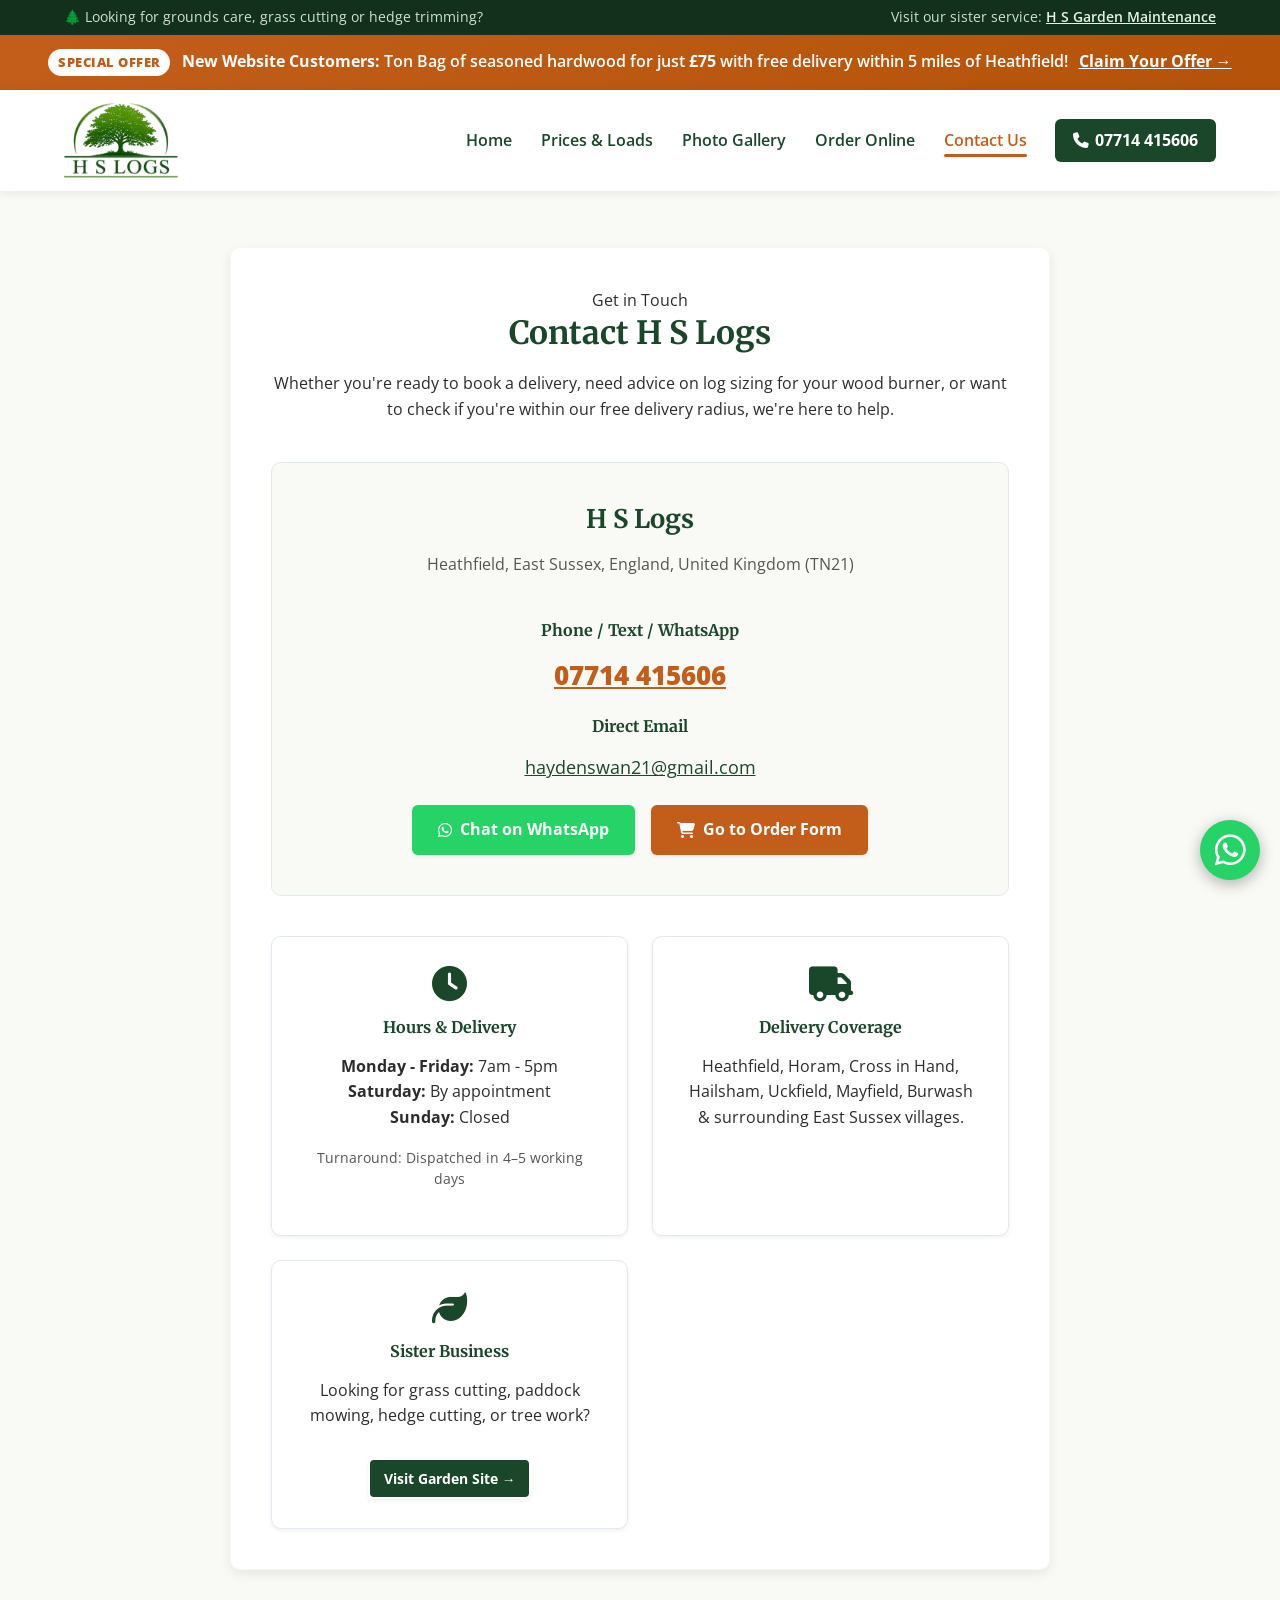
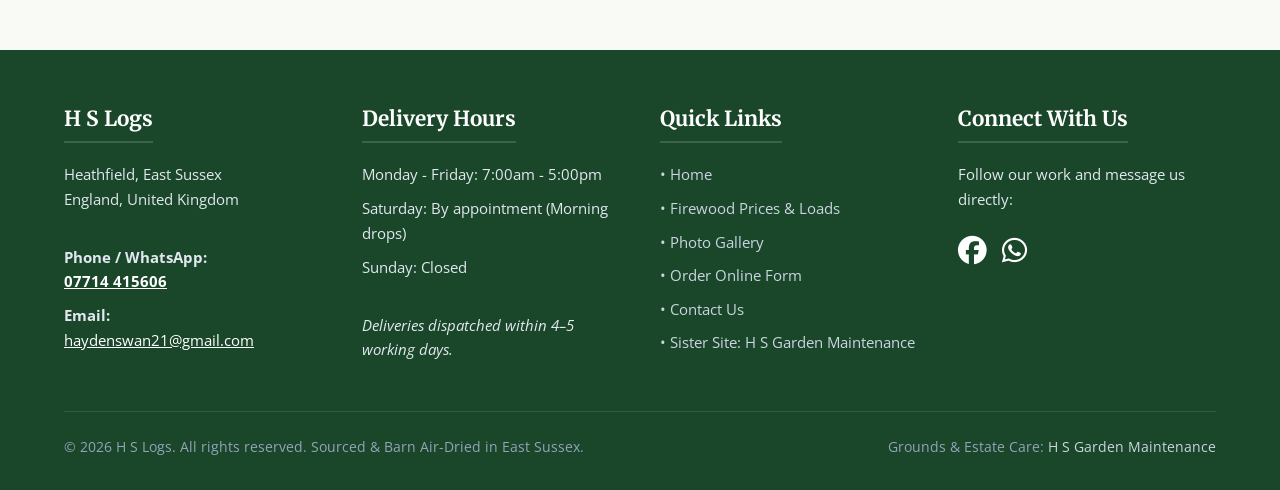
==== contact.html @ 41be9837 "Initial commit: launch HS Logs dedicated website with home, pricing, gallery, and interactive order " ====
<!DOCTYPE html>
<html lang="en">
<head>
    <meta charset="UTF-8">
    <meta name="viewport" content="width=device-width, initial-scale=1.0">
    
    <title>Contact H S Logs | Seasoned Firewood Heathfield & East Sussex</title>
    <meta name="description" content="Get in touch with H S Logs for prompt hardwood firewood deliveries in Heathfield and East Sussex. Phone, WhatsApp, email, or order online.">
    <link rel="canonical" href="https://hslogs.co.uk/contact.html">

    <link rel="icon" type="image/x-icon" href="favicon.ico">
    <link rel="stylesheet" href="style.css">
</head>
<body>

    <!-- Sister Business Top Bar -->
    <div class="sister-bar">
        <span>🌲 Looking for grounds care, grass cutting or hedge trimming?</span>
        <span>Visit our sister service: <a href="https://hsgardenmaintenance.co.uk" target="_blank" rel="noopener">H S Garden Maintenance</a></span>
    </div>

    <!-- Special Introductory Offer Banner -->
    <div class="offer-banner">
        <span class="tag">Special Offer</span>
        <strong>New Website Customers:</strong> Ton Bag of seasoned hardwood for just <strong>£75</strong> with free delivery within 5 miles of Heathfield!
        <a href="order.html?package=promo">Claim Your Offer &rarr;</a>
    </div>

    <!-- Main Header -->
    <header>
        <div class="logo-container">
            <a href="index.html" aria-label="H S Logs Home">
                <img src="images/logo.png" alt="H S Logs Logo - Seasoned Firewood Heathfield">
            </a>
        </div>
        <button class="nav-toggle" aria-label="Toggle Navigation Menu">
            <i class="fas fa-bars"></i>
        </button>
        <nav>
            <ul class="nav-links">
                <li><a href="index.html">Home</a></li>
                <li><a href="index.html#pricing">Prices &amp; Loads</a></li>
                <li><a href="gallery.html">Photo Gallery</a></li>
                <li><a href="order.html">Order Online</a></li>
                <li><a href="contact.html" class="active">Contact Us</a></li>
                <li><a href="tel:07714415606" class="nav-cta"><i class="fas fa-phone"></i> 07714 415606</a></li>
            </ul>
        </nav>
    </header>

    <div class="container container-narrow">
        
        <div class="content-block" style="text-align: center;">
            <span class="sub-badge">Get in Touch</span>
            <h1>Contact H S Logs</h1>
            <p>Whether you're ready to book a delivery, need advice on log sizing for your wood burner, or want to check if you're within our free delivery radius, we're here to help.</p>
            
            <div style="margin: 2.5rem 0; padding: 2.5rem; background: var(--bg-light); border-radius: var(--radius-md); border: 1px solid var(--border-color);">
                <h3 style="font-size: 1.6rem; color: var(--primary-green);">H S Logs</h3>
                <p style="color: var(--text-muted);">Heathfield, East Sussex, England, United Kingdom (TN21)</p>
                <br>
                <h4>Phone / Text / WhatsApp</h4>
                <p style="font-size: 1.6rem; font-weight: 800; color: var(--wood-accent); margin: 0.5rem 0 1.2rem;">
                    <a href="tel:07714415606" style="color: inherit; text-decoration: underline;">07714 415606</a>
                </p>
                
                <h4>Direct Email</h4>
                <p style="font-size: 1.1rem; margin-bottom: 1.5rem;">
                    <a href="mailto:haydenswan21@gmail.com" style="color: var(--primary-green); text-decoration: underline;">haydenswan21@gmail.com</a>
                </p>

                <div style="display: flex; gap: 1rem; justify-content: center; flex-wrap: wrap;">
                    <a href="https://wa.me/447714415606" target="_blank" rel="noopener" class="btn btn-whatsapp"><i class="fab fa-whatsapp"></i> Chat on WhatsApp</a>
                    <a href="order.html" class="btn btn-wood"><i class="fas fa-shopping-cart"></i> Go to Order Form</a>
                </div>
            </div>

            <div class="info-cards">
                <div class="info-card">
                    <i class="fas fa-clock"></i>
                    <h4>Hours &amp; Delivery</h4>
                    <p><strong>Monday - Friday:</strong> 7am - 5pm<br>
                    <strong>Saturday:</strong> By appointment<br>
                    <strong>Sunday:</strong> Closed</p>
                    <p style="margin-top: 0.6rem; font-size: 0.85rem; color: var(--text-muted);">Turnaround: Dispatched in 4–5 working days</p>
                </div>

                <div class="info-card">
                    <i class="fas fa-truck"></i>
                    <h4>Delivery Coverage</h4>
                    <p>Heathfield, Horam, Cross in Hand, Hailsham, Uckfield, Mayfield, Burwash &amp; surrounding East Sussex villages.</p>
                </div>

                <div class="info-card">
                    <i class="fas fa-leaf"></i>
                    <h4>Sister Business</h4>
                    <p>Looking for grass cutting, paddock mowing, hedge cutting, or tree work?</p>
                    <a href="https://hsgardenmaintenance.co.uk" target="_blank" rel="noopener" class="btn btn-outline" style="background: var(--primary-green); margin-top: 0.8rem; font-size: 0.85rem; padding: 8px 14px;">Visit Garden Site &rarr;</a>
                </div>
            </div>

        </div>

    </div>

    <!-- Floating WhatsApp Button -->
    <a href="https://wa.me/447714415606" class="floating-whatsapp" target="_blank" rel="noopener" aria-label="Chat with H S Logs on WhatsApp">
        <i class="fab fa-whatsapp"></i>
    </a>

    <!-- Footer -->
    <footer>
        <div class="footer-content">
            <div>
                <h3>H S Logs</h3>
                <p>Heathfield, East Sussex<br>England, United Kingdom</p>
                <p><br><strong>Phone / WhatsApp:</strong><br><a href="tel:07714415606" style="color: #ffffff; text-decoration: underline; font-weight: bold;">07714 415606</a></p>
                <p><strong>Email:</strong><br><a href="mailto:haydenswan21@gmail.com" style="color: #ffffff; text-decoration: underline;">haydenswan21@gmail.com</a></p>
            </div>
            <div>
                <h3>Delivery Hours</h3>
                <p>Monday - Friday: 7:00am - 5:00pm</p>
                <p>Saturday: By appointment (Morning drops)</p>
                <p>Sunday: Closed</p>
                <p><br><em>Deliveries dispatched within 4–5 working days.</em></p>
            </div>
            <div>
                <h3>Quick Links</h3>
                <ul class="footer-links">
                    <li><a href="index.html">&bull; Home</a></li>
                    <li><a href="index.html#pricing">&bull; Firewood Prices &amp; Loads</a></li>
                    <li><a href="gallery.html">&bull; Photo Gallery</a></li>
                    <li><a href="order.html">&bull; Order Online Form</a></li>
                    <li><a href="contact.html">&bull; Contact Us</a></li>
                    <li><a href="https://hsgardenmaintenance.co.uk" target="_blank" rel="noopener">&bull; Sister Site: H S Garden Maintenance</a></li>
                </ul>
            </div>
            <div>
                <h3>Connect With Us</h3>
                <p>Follow our work and message us directly:</p>
                <div class="social-links">
                    <a href="https://www.facebook.com/H-S-Gardening-maintenance-315414229382232" target="_blank" rel="noopener" aria-label="H S Logs on Facebook"><i class="fab fa-facebook"></i></a>
                    <a href="https://wa.me/447714415606" target="_blank" rel="noopener" aria-label="Chat on WhatsApp"><i class="fab fa-whatsapp"></i></a>
                </div>
            </div>
        </div>
        <div class="footer-bottom">
            <span>&copy; 2026 H S Logs. All rights reserved. Sourced &amp; Barn Air-Dried in East Sussex.</span>
            <span>Grounds &amp; Estate Care: <a href="https://hsgardenmaintenance.co.uk" target="_blank" rel="noopener">H S Garden Maintenance</a></span>
        </div>
    </footer>

    <script src="script.js"></script>
</body>
</html>
---- style.css ----
/* style.css — H S Logs */
@import url('https://fonts.googleapis.com/css2?family=Open+Sans:ital,wght@0,300;0,400;0,600;0,700;1,400&family=Merriweather:wght@400;700;900&display=swap');
@import url('https://cdnjs.cloudflare.com/ajax/libs/font-awesome/6.5.1/css/all.min.css');

:root {
    --primary-green: #1a472a;
    --light-green: #2d6a40;
    --accent: #8b9d77;
    --wood-accent: #c25e1a;
    --wood-warm: #d97706;
    --wood-dark: #7c2d12;
    --text-dark: #2c2c2c;
    --text-muted: #555555;
    --bg-light: #f9f9f6;
    --bg-card: #ffffff;
    --border-color: #e2e8f0;
    --shadow-sm: 0 2px 4px rgba(0,0,0,0.06);
    --shadow-md: 0 4px 12px rgba(0,0,0,0.08);
    --shadow-lg: 0 10px 25px rgba(0,0,0,0.12);
    --radius-sm: 6px;
    --radius-md: 10px;
    --radius-lg: 14px;
}

* { 
    box-sizing: border-box; 
    margin: 0; 
    padding: 0; 
}

body {
    font-family: 'Open Sans', sans-serif;
    color: var(--text-dark);
    background-color: var(--bg-light);
    line-height: 1.6;
    overflow-x: hidden;
}

h1, h2, h3, h4 {
    font-family: 'Merriweather', serif;
    color: var(--primary-green);
    margin-bottom: 1rem;
    line-height: 1.3;
}

p {
    margin-bottom: 1rem;
}

a {
    color: var(--primary-green);
    text-decoration: none;
    transition: all 0.25s ease;
}

a:hover {
    color: var(--wood-accent);
}

img {
    max-width: 100%;
    height: auto;
    display: block;
}

/* ==================== HEADER & NAVIGATION ==================== */
header {
    background: #ffffff;
    padding: 0.8rem 5%;
    box-shadow: 0 2px 10px rgba(0,0,0,0.08);
    position: sticky;
    top: 0;
    z-index: 1000;
    display: flex;
    justify-content: space-between;
    align-items: center;
}

.logo-container a {
    display: flex;
    align-items: center;
    text-decoration: none;
}

.logo-container img {
    max-height: 75px;
    width: auto;
    object-fit: contain;
}

.nav-links {
    list-style: none;
    display: flex;
    align-items: center;
    gap: 1.8rem;
}

.nav-links a {
    text-decoration: none;
    color: var(--primary-green);
    font-weight: 600;
    font-size: 0.98rem;
    position: relative;
    padding: 0.3rem 0;
}

.nav-links a:hover,
.nav-links a.active {
    color: var(--wood-accent);
}

.nav-links a.active::after {
    content: '';
    position: absolute;
    bottom: -2px;
    left: 0;
    width: 100%;
    height: 3px;
    background: var(--wood-accent);
    border-radius: 2px;
}

.nav-cta {
    background: var(--primary-green);
    color: #ffffff !important;
    padding: 0.55rem 1.1rem !important;
    border-radius: var(--radius-sm);
    font-weight: 700 !important;
    display: inline-flex;
    align-items: center;
    gap: 0.4rem;
    transition: background 0.25s ease, transform 0.2s ease !important;
}

.nav-cta:hover {
    background: var(--wood-accent) !important;
    transform: translateY(-1px);
    color: #ffffff !important;
}

.nav-toggle {
    display: none;
    background: none;
    border: none;
    font-size: 1.6rem;
    color: var(--primary-green);
    cursor: pointer;
    padding: 0.4rem;
}

/* Sister Site Banner Bar */
.sister-bar {
    background: #12301c;
    color: #d1dfd5;
    font-size: 0.85rem;
    padding: 0.4rem 5%;
    display: flex;
    justify-content: space-between;
    align-items: center;
    flex-wrap: wrap;
    gap: 0.5rem;
}

.sister-bar a {
    color: #e5f0e8;
    text-decoration: underline;
    font-weight: 600;
}

.sister-bar a:hover {
    color: #ffffff;
}

/* ==================== SPECIAL OFFER BANNER ==================== */
.offer-banner {
    background: linear-gradient(135deg, #c25e1a 0%, #b45309 100%);
    color: #ffffff;
    padding: 0.9rem 1.5rem;
    text-align: center;
    font-weight: 600;
    box-shadow: 0 3px 8px rgba(194, 94, 26, 0.25);
    position: relative;
    z-index: 10;
}

.offer-banner .tag {
    background: #ffffff;
    color: var(--wood-accent);
    padding: 0.2rem 0.6rem;
    border-radius: 20px;
    font-size: 0.8rem;
    font-weight: 800;
    text-transform: uppercase;
    letter-spacing: 0.5px;
    margin-right: 0.5rem;
    display: inline-block;
}

.offer-banner a {
    color: #ffffff;
    text-decoration: underline;
    font-weight: 700;
    margin-left: 0.4rem;
}

/* ==================== HERO SECTION ==================== */
.hero {
    min-height: 72vh;
    position: relative;
    display: flex;
    align-items: center;
    justify-content: center;
    text-align: center;
    color: #ffffff;
    padding: 4rem 1.5rem;
    background: linear-gradient(rgba(18, 48, 28, 0.75), rgba(18, 48, 28, 0.78)), 
                url('images/logs1.webp') center/cover no-repeat;
}

.hero-content {
    position: relative;
    z-index: 2;
    max-width: 900px;
    background: rgba(0, 0, 0, 0.45);
    padding: 3rem 2.5rem;
    border-radius: var(--radius-md);
    backdrop-filter: blur(4px);
    border: 1px solid rgba(255, 255, 255, 0.15);
    box-shadow: 0 10px 30px rgba(0, 0, 0, 0.35);
}

.hero h1 {
    color: #ffffff !important;
    font-size: 2.9rem;
    font-weight: 900;
    line-height: 1.2;
    margin-bottom: 0.8rem;
    text-shadow: 2px 2px 6px rgba(0, 0, 0, 0.8);
}

.hero-subtext {
    display: block;
    font-family: 'Open Sans', sans-serif;
    font-size: 1.35rem;
    font-weight: 600;
    color: #f6c88f !important;
    text-transform: uppercase;
    letter-spacing: 2.5px;
    margin-top: 0.6rem;
}

.hero p {
    font-size: 1.15rem;
    color: #f1f5f9;
    max-width: 750px;
    margin: 1.2rem auto 2rem;
    text-shadow: 1px 1px 3px rgba(0,0,0,0.7);
}

.hero-actions {
    display: flex;
    gap: 1rem;
    justify-content: center;
    flex-wrap: wrap;
}

/* ==================== BUTTONS ==================== */
.btn {
    display: inline-flex;
    align-items: center;
    justify-content: center;
    gap: 0.5rem;
    background: var(--primary-green);
    color: #ffffff !important;
    padding: 12px 26px;
    text-decoration: none;
    border-radius: var(--radius-sm);
    font-weight: 700;
    font-size: 1rem;
    transition: all 0.25s ease;
    border: none;
    cursor: pointer;
    box-shadow: var(--shadow-sm);
}

.btn:hover {
    background: var(--light-green);
    transform: translateY(-2px);
    box-shadow: var(--shadow-md);
}

.btn-wood {
    background: var(--wood-accent);
}

.btn-wood:hover {
    background: #a94e13;
}

.btn-outline {
    background: transparent;
    color: #ffffff !important;
    border: 2px solid #ffffff;
}

.btn-outline:hover {
    background: rgba(255, 255, 255, 0.15);
    border-color: #ffffff;
}

.btn-whatsapp {
    background-color: #25d366;
    color: #ffffff !important;
}

.btn-whatsapp:hover {
    background-color: #1ebc59;
}

.btn-lg {
    padding: 15px 32px;
    font-size: 1.1rem;
}

.btn-block {
    width: 100%;
}

/* ==================== CONTAINERS & SECTIONS ==================== */
.container {
    max-width: 1200px;
    margin: 3.5rem auto;
    padding: 0 20px;
}

.container-narrow {
    max-width: 860px;
}

.section-header {
    text-align: center;
    max-width: 760px;
    margin: 0 auto 3rem;
}

.section-header .sub-badge {
    color: var(--wood-accent);
    font-weight: 700;
    text-transform: uppercase;
    font-size: 0.9rem;
    letter-spacing: 1.5px;
    display: inline-block;
    margin-bottom: 0.4rem;
}

.section-header h2 {
    font-size: 2.2rem;
    color: var(--primary-green);
}

.section-header p {
    color: var(--text-muted);
    font-size: 1.1rem;
}

.content-block {
    background: var(--bg-card);
    padding: 2.5rem;
    border-radius: var(--radius-md);
    box-shadow: var(--shadow-md);
    margin-bottom: 2.5rem;
    border: 1px solid rgba(0,0,0,0.03);
}

/* ==================== FEATURE PILLARS ==================== */
.features-grid {
    display: grid;
    grid-template-columns: repeat(auto-fit, minmax(260px, 1fr));
    gap: 1.8rem;
    margin-bottom: 3.5rem;
}

.feature-card {
    background: #ffffff;
    padding: 2rem;
    border-radius: var(--radius-md);
    box-shadow: var(--shadow-sm);
    border-top: 4px solid var(--primary-green);
    transition: transform 0.25s ease, box-shadow 0.25s ease;
}

.feature-card:hover {
    transform: translateY(-4px);
    box-shadow: var(--shadow-lg);
    border-top-color: var(--wood-accent);
}

.feature-icon {
    width: 58px;
    height: 58px;
    border-radius: 50%;
    background: rgba(26, 71, 42, 0.1);
    color: var(--primary-green);
    display: flex;
    align-items: center;
    justify-content: center;
    font-size: 1.6rem;
    margin-bottom: 1.2rem;
}

.feature-card:hover .feature-icon {
    background: rgba(194, 94, 26, 0.12);
    color: var(--wood-accent);
}

.feature-card h3 {
    font-size: 1.25rem;
    margin-bottom: 0.6rem;
}

.feature-card p {
    color: var(--text-muted);
    font-size: 0.96rem;
    margin-bottom: 0;
}

/* ==================== PRICING PACKAGES ==================== */
.pricing-section {
    background: #f1f4ee;
    padding: 4.5rem 1.5rem;
    margin: 4rem 0;
    border-radius: var(--radius-lg);
}

.pricing-grid {
    display: grid;
    grid-template-columns: repeat(auto-fit, minmax(300px, 1fr));
    gap: 2rem;
    max-width: 1100px;
    margin: 0 auto;
}

.pricing-card {
    background: #ffffff;
    border-radius: var(--radius-md);
    padding: 2.2rem;
    box-shadow: var(--shadow-md);
    position: relative;
    display: flex;
    flex-direction: column;
    justify-content: space-between;
    border: 2px solid transparent;
    transition: all 0.25s ease;
}

.pricing-card:hover {
    transform: translateY(-5px);
    box-shadow: var(--shadow-lg);
}

.pricing-card.featured {
    border-color: var(--wood-accent);
    transform: scale(1.02);
}

.pricing-card.featured:hover {
    transform: scale(1.02) translateY(-5px);
}

.pricing-badge {
    position: absolute;
    top: -14px;
    right: 20px;
    background: var(--wood-accent);
    color: #ffffff;
    padding: 4px 14px;
    border-radius: 20px;
    font-size: 0.8rem;
    font-weight: 800;
    text-transform: uppercase;
    letter-spacing: 0.5px;
    box-shadow: 0 2px 6px rgba(194, 94, 26, 0.3);
}

.pricing-badge.discount {
    background: #15803d;
}

.pricing-header h3 {
    font-size: 1.5rem;
    margin-bottom: 0.4rem;
}

.pricing-sub {
    color: var(--text-muted);
    font-size: 0.95rem;
    margin-bottom: 1.2rem;
}

.price-tag {
    display: flex;
    align-items: baseline;
    gap: 0.4rem;
    margin-bottom: 0.5rem;
}

.price-currency {
    font-size: 1.8rem;
    font-weight: 800;
    color: var(--primary-green);
}

.price-amount {
    font-size: 3.2rem;
    font-weight: 900;
    font-family: 'Merriweather', serif;
    color: var(--primary-green);
    line-height: 1;
}

.price-condition {
    color: var(--text-muted);
    font-size: 0.9rem;
    font-weight: 600;
}

.price-promo-callout {
    background: #fef3c7;
    border-left: 4px solid var(--wood-warm);
    padding: 0.6rem 0.8rem;
    border-radius: 4px;
    font-size: 0.88rem;
    color: #92400e;
    font-weight: 600;
    margin-bottom: 1.4rem;
}

.pricing-features {
    list-style: none;
    margin: 1.5rem 0 2rem;
    padding-top: 1.2rem;
    border-top: 1px solid var(--border-color);
}

.pricing-features li {
    display: flex;
    align-items: flex-start;
    gap: 0.6rem;
    margin-bottom: 0.8rem;
    font-size: 0.95rem;
    color: var(--text-dark);
}

.pricing-features li i {
    color: var(--light-green);
    font-size: 1.1rem;
    margin-top: 2px;
}

/* Original Price Flyer Graphic Callout */
.flyer-callout {
    display: flex;
    align-items: center;
    gap: 2.5rem;
    background: #ffffff;
    border-radius: var(--radius-md);
    padding: 2.5rem;
    box-shadow: var(--shadow-md);
    margin-top: 3.5rem;
    flex-wrap: wrap;
}

.flyer-img-wrap {
    flex: 1 1 320px;
    text-align: center;
}

.flyer-img-wrap img {
    border-radius: var(--radius-sm);
    box-shadow: var(--shadow-lg);
    cursor: pointer;
    transition: transform 0.25s ease;
    max-height: 420px;
    margin: 0 auto;
}

.flyer-img-wrap img:hover {
    transform: scale(1.02);
}

.flyer-text {
    flex: 2 1 380px;
}

.flyer-text h3 {
    font-size: 1.8rem;
}

/* ==================== PROCESS GRID ==================== */
.process-grid {
    display: grid;
    grid-template-columns: repeat(auto-fit, minmax(240px, 1fr));
    gap: 1.8rem;
    margin: 2.5rem 0;
}

.process-step {
    background: #ffffff;
    padding: 2rem;
    border-radius: var(--radius-md);
    position: relative;
    border: 1px solid var(--border-color);
}

.step-num {
    position: absolute;
    top: -16px;
    left: 20px;
    background: var(--primary-green);
    color: #ffffff;
    width: 34px;
    height: 34px;
    border-radius: 50%;
    display: flex;
    align-items: center;
    justify-content: center;
    font-weight: 800;
    font-size: 0.95rem;
}

.process-step h4 {
    margin-top: 0.5rem;
    font-size: 1.2rem;
}

.process-step p {
    color: var(--text-muted);
    font-size: 0.94rem;
    margin-bottom: 0;
}

/* ==================== GALLERY ==================== */
.gallery-filter {
    display: flex;
    justify-content: center;
    gap: 0.8rem;
    margin-bottom: 2.5rem;
    flex-wrap: wrap;
}

.filter-btn {
    background: #ffffff;
    border: 1px solid var(--border-color);
    padding: 8px 18px;
    border-radius: 20px;
    font-weight: 600;
    color: var(--text-dark);
    cursor: pointer;
    transition: all 0.2s ease;
}

.filter-btn:hover,
.filter-btn.active {
    background: var(--primary-green);
    color: #ffffff;
    border-color: var(--primary-green);
}

.gallery-grid {
    display: grid;
    grid-template-columns: repeat(auto-fill, minmax(280px, 1fr));
    gap: 1.2rem;
}

.gallery-item {
    position: relative;
    border-radius: var(--radius-md);
    overflow: hidden;
    height: 260px;
    box-shadow: var(--shadow-sm);
    cursor: pointer;
    background-color: #eaeaea;
}

.gallery-item img {
    width: 100%;
    height: 100%;
    object-fit: cover;
    transition: transform 0.4s ease;
}

.gallery-item:hover img {
    transform: scale(1.06);
}

.gallery-overlay {
    position: absolute;
    bottom: 0;
    left: 0;
    right: 0;
    background: linear-gradient(to top, rgba(0,0,0,0.8) 0%, rgba(0,0,0,0) 100%);
    color: #ffffff;
    padding: 2rem 1.2rem 1rem;
    opacity: 0;
    transition: opacity 0.3s ease;
    display: flex;
    justify-content: space-between;
    align-items: flex-end;
}

.gallery-item:hover .gallery-overlay {
    opacity: 1;
}

.gallery-caption {
    font-size: 0.9rem;
    font-weight: 600;
}

.gallery-zoom-icon {
    font-size: 1.2rem;
}

/* Carousel Container (Same as original site) */
.carousel-container {
    display: flex;
    overflow-x: auto;
    scroll-snap-type: x mandatory;
    gap: 15px;
    padding-bottom: 20px;
    margin-top: 1.5rem;
}

.carousel-container::-webkit-scrollbar { height: 10px; }
.carousel-container::-webkit-scrollbar-track { background: #f1f1f1; border-radius: 5px; }
.carousel-container::-webkit-scrollbar-thumb { background: var(--wood-accent); border-radius: 5px; }

.carousel-img {
    scroll-snap-align: center;
    flex: 0 0 auto;
    height: 320px;
    border-radius: var(--radius-sm);
    object-fit: cover;
    background-color: #eaeaea;
    cursor: pointer;
    transition: transform 0.25s ease;
}

.carousel-img:hover {
    transform: scale(1.02);
}

/* ==================== LIGHTBOX MODAL ==================== */
.lightbox-modal {
    display: none;
    position: fixed;
    z-index: 2000;
    top: 0;
    left: 0;
    width: 100%;
    height: 100%;
    background-color: rgba(0, 0, 0, 0.92);
    justify-content: center;
    align-items: center;
    padding: 20px;
}

.lightbox-modal.active {
    display: flex;
}

.lightbox-content {
    max-width: 90%;
    max-height: 85vh;
    border-radius: var(--radius-sm);
    box-shadow: 0 0 30px rgba(0, 0, 0, 0.8);
    object-fit: contain;
}

.lightbox-close {
    position: absolute;
    top: 25px;
    right: 35px;
    color: #ffffff;
    font-size: 38px;
    font-weight: bold;
    cursor: pointer;
    transition: color 0.2s;
    background: none;
    border: none;
    line-height: 1;
}

.lightbox-close:hover {
    color: var(--wood-warm);
}

.lightbox-nav {
    position: absolute;
    top: 50%;
    transform: translateY(-50%);
    background: rgba(0, 0, 0, 0.5);
    color: #ffffff;
    font-size: 28px;
    padding: 14px 18px;
    border: none;
    cursor: pointer;
    border-radius: 4px;
    transition: background 0.2s;
}

.lightbox-nav:hover {
    background: rgba(194, 94, 26, 0.8);
}

.lightbox-prev { left: 25px; }
.lightbox-next { right: 25px; }

/* ==================== ORDER & CONTACT FORM ==================== */
.form-grid {
    display: grid;
    grid-template-columns: 1fr 1fr;
    gap: 1.5rem;
}

.form-full {
    grid-column: span 2;
}

.form-group {
    margin-bottom: 1.2rem;
}

.form-group label {
    display: block;
    font-weight: 600;
    margin-bottom: 0.4rem;
    color: var(--primary-green);
    font-size: 0.95rem;
}

.form-control {
    width: 100%;
    padding: 12px 14px;
    border: 1px solid var(--border-color);
    border-radius: var(--radius-sm);
    font-family: inherit;
    font-size: 1rem;
    transition: border-color 0.2s, box-shadow 0.2s;
    background: #ffffff;
}

.form-control:focus {
    outline: none;
    border-color: var(--primary-green);
    box-shadow: 0 0 0 3px rgba(26, 71, 42, 0.15);
}

textarea.form-control {
    resize: vertical;
    min-height: 110px;
}

.package-selector {
    display: grid;
    grid-template-columns: repeat(auto-fit, minmax(220px, 1fr));
    gap: 1rem;
    margin-bottom: 1.5rem;
}

.package-option {
    border: 2px solid var(--border-color);
    border-radius: var(--radius-md);
    padding: 1.2rem;
    cursor: pointer;
    transition: all 0.2s ease;
    background: #ffffff;
    display: flex;
    flex-direction: column;
    justify-content: space-between;
}

.package-option:hover {
    border-color: var(--accent);
}

.package-option.selected {
    border-color: var(--wood-accent);
    background: #fff8f3;
}

.package-option input[type="radio"] {
    margin-right: 0.5rem;
}

.package-option .pkg-title {
    font-weight: 700;
    color: var(--primary-green);
    font-size: 1.05rem;
    margin-bottom: 0.3rem;
}

.package-option .pkg-price {
    font-size: 1.3rem;
    font-weight: 800;
    color: var(--wood-accent);
}

.order-actions {
    display: flex;
    gap: 1rem;
    flex-wrap: wrap;
    margin-top: 1.5rem;
}

.info-cards {
    display: grid;
    grid-template-columns: repeat(auto-fit, minmax(260px, 1fr));
    gap: 1.5rem;
    margin-top: 2rem;
}

.info-card {
    background: #ffffff;
    padding: 1.8rem;
    border-radius: var(--radius-md);
    box-shadow: var(--shadow-sm);
    text-align: center;
    border: 1px solid var(--border-color);
}

.info-card i {
    font-size: 2.2rem;
    color: var(--primary-green);
    margin-bottom: 1rem;
}

/* ==================== FOOTER ==================== */
footer {
    background: var(--primary-green);
    color: #ffffff;
    padding: 3.5rem 5% 2rem;
    margin-top: 5rem;
}

.footer-content {
    max-width: 1200px;
    margin: 0 auto;
    display: grid;
    grid-template-columns: repeat(auto-fit, minmax(250px, 1fr));
    gap: 2.5rem;
    text-align: left;
}

.footer-content h3 {
    color: #ffffff;
    font-size: 1.3rem;
    margin-bottom: 1.2rem;
    border-bottom: 2px solid rgba(255, 255, 255, 0.15);
    padding-bottom: 0.5rem;
    display: inline-block;
}

.footer-content p {
    color: #e2e8f0;
    font-size: 0.95rem;
    margin-bottom: 0.6rem;
}

.footer-links {
    list-style: none;
}

.footer-links li {
    margin-bottom: 0.5rem;
}

.footer-links a {
    color: #cbd5e1;
    text-decoration: none;
    font-size: 0.95rem;
}

.footer-links a:hover {
    color: #ffffff;
    text-decoration: underline;
}

.social-links {
    display: flex;
    gap: 15px;
    font-size: 1.8rem;
    margin-top: 1rem;
}

.social-links a {
    color: #ffffff;
    transition: transform 0.25s, color 0.25s;
}

.social-links a:hover {
    transform: scale(1.15);
    color: var(--wood-warm);
}

.footer-bottom {
    max-width: 1200px;
    margin: 2.5rem auto 0;
    padding-top: 1.5rem;
    border-top: 1px solid rgba(255, 255, 255, 0.1);
    display: flex;
    justify-content: space-between;
    flex-wrap: wrap;
    gap: 1rem;
    font-size: 0.85rem;
    color: #94a3b8;
}

.footer-bottom a {
    color: #cbd5e1;
}

/* ==================== FLOATING WHATSAPP ==================== */
.floating-whatsapp {
    position: fixed;
    bottom: 20px;
    right: 20px;
    background-color: #25d366;
    color: #ffffff !important;
    width: 60px;
    height: 60px;
    border-radius: 50%;
    display: flex;
    justify-content: center;
    align-items: center;
    font-size: 35px;
    box-shadow: 0 4px 15px rgba(0,0,0,0.3);
    z-index: 1000;
    transition: transform 0.3s ease, box-shadow 0.3s ease;
    text-decoration: none;
}

.floating-whatsapp:hover {
    transform: scale(1.1);
    box-shadow: 0 6px 20px rgba(0,0,0,0.35);
}

/* ==================== SCROLL REVEAL ==================== */
.reveal {
    opacity: 0;
    transform: translateY(30px);
    transition: all 0.8s ease-out;
}

.reveal.active {
    opacity: 1;
    transform: translateY(0);
}

/* ==================== MOBILE RESPONSIVE ==================== */
@media (max-width: 900px) {
    .pricing-card.featured {
        transform: none;
    }
    .pricing-card.featured:hover {
        transform: translateY(-5px);
    }
    .flyer-callout {
        flex-direction: column;
        text-align: center;
    }
}

@media (max-width: 768px) {
    header {
        padding: 0.8rem 4%;
    }
    
    .nav-toggle {
        display: block;
    }

    .nav-links {
        display: none;
        width: 100%;
        flex-direction: column;
        gap: 1rem;
        padding-top: 1rem;
        border-top: 1px solid var(--border-color);
        margin-top: 0.8rem;
    }

    .nav-links.show {
        display: flex;
    }

    header {
        flex-wrap: wrap;
    }

    .hero h1 {
        font-size: 2rem;
    }

    .hero-subtext {
        font-size: 1.05rem;
        letter-spacing: 1.5px;
    }

    .hero-content {
        padding: 2rem 1.2rem;
    }

    .form-grid {
        grid-template-columns: 1fr;
    }

    .form-full {
        grid-column: span 1;
    }

    .order-actions {
        flex-direction: column;
    }

    .order-actions .btn {
        width: 100%;
    }

    .carousel-img {
        height: 240px;
    }
}
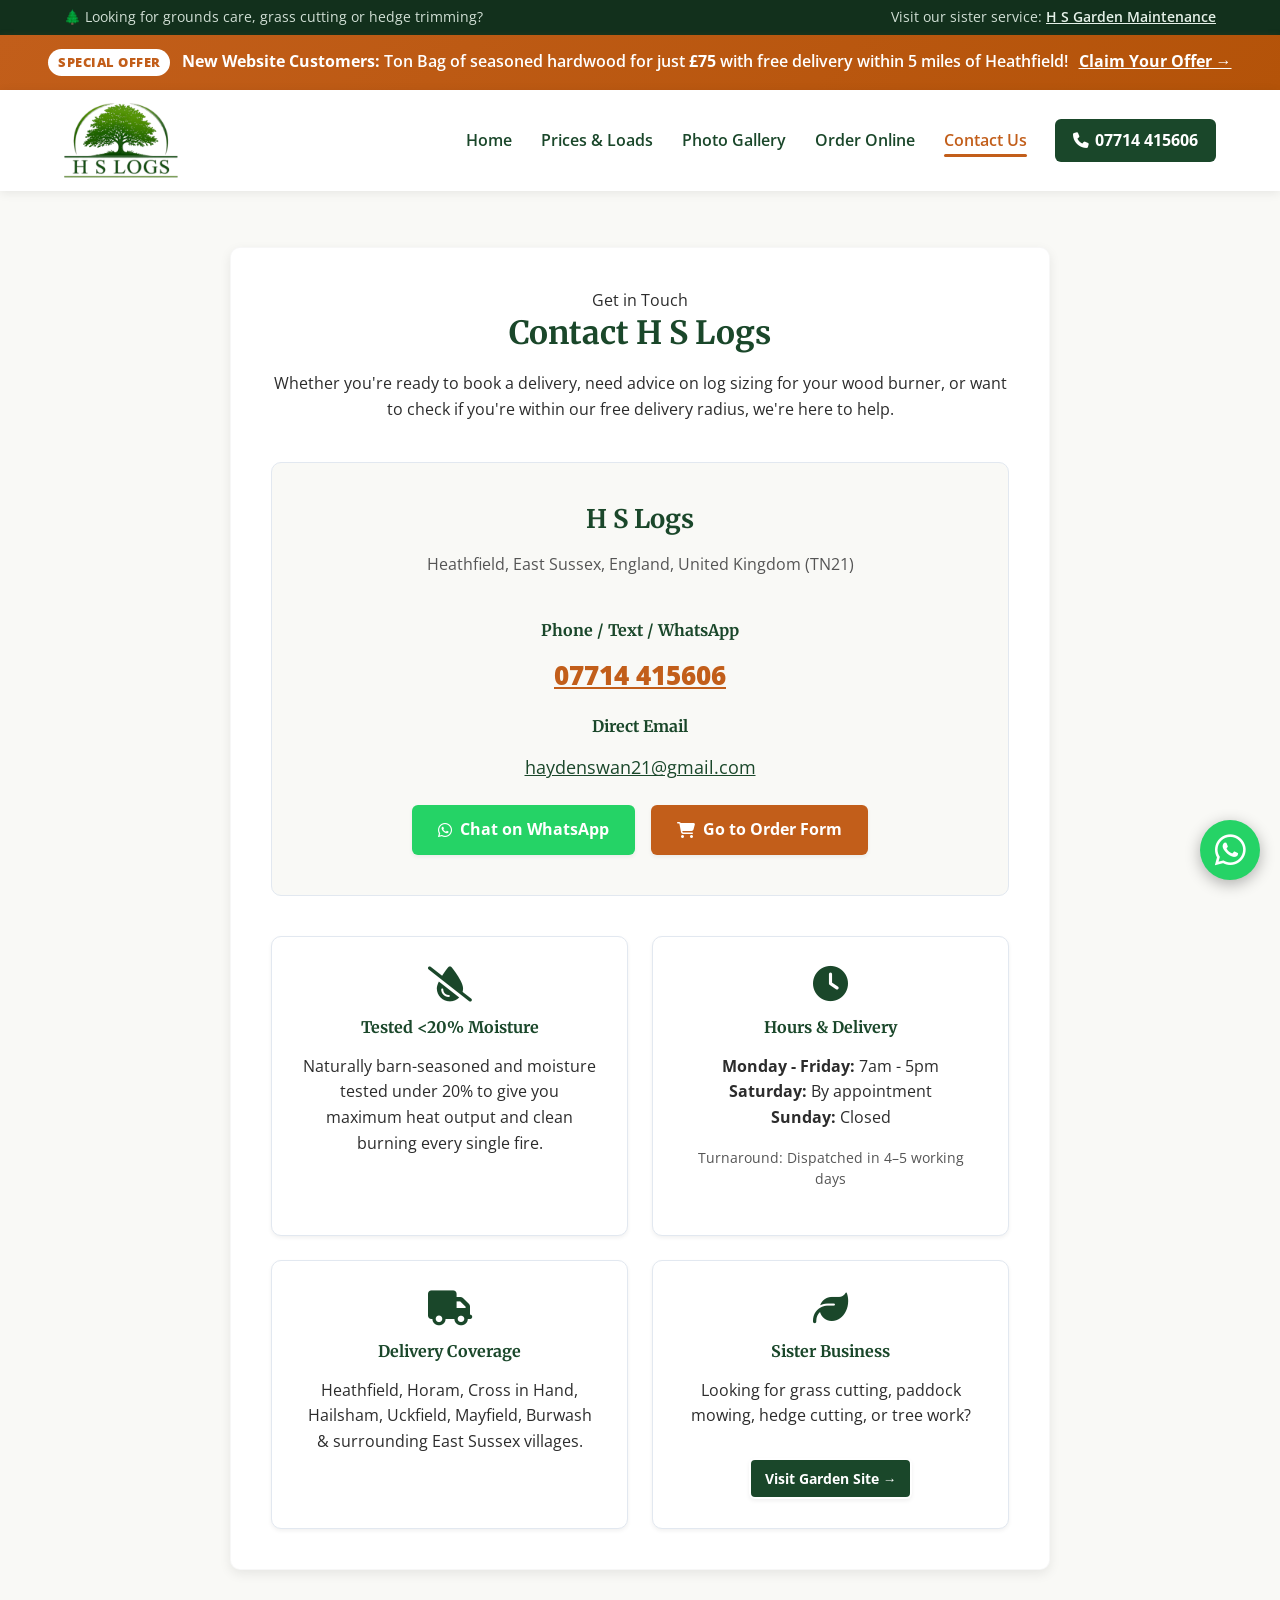
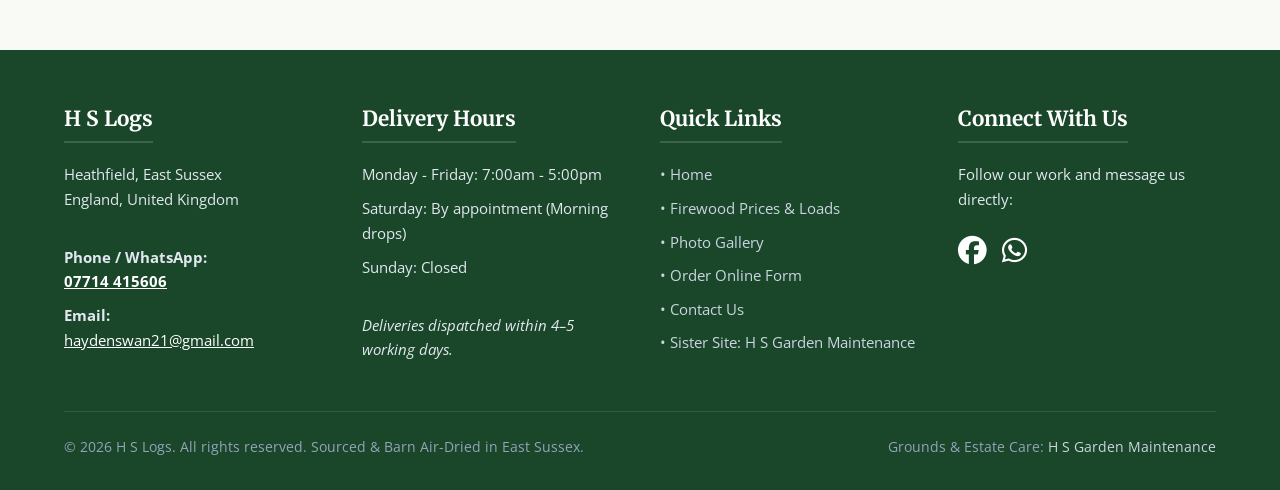
==== commit 4a06e3ba: "Replace AI hero video with authentic operational loop and add sub-20% moisture guarantee" ====
--- a/contact.html
+++ b/contact.html
@@ -77,6 +77,12 @@
 
             <div class="info-cards">
                 <div class="info-card">
+                    <i class="fas fa-droplet-slash"></i>
+                    <h4>Tested &lt;20% Moisture</h4>
+                    <p>Naturally barn-seasoned and moisture tested under 20% to give you maximum heat output and clean burning every single fire.</p>
+                </div>
+
+                <div class="info-card">
                     <i class="fas fa-clock"></i>
                     <h4>Hours &amp; Delivery</h4>
                     <p><strong>Monday - Friday:</strong> 7am - 5pm<br>
--- a/style.css
+++ b/style.css
@@ -213,8 +213,21 @@
     text-align: center;
     color: #ffffff;
     padding: 4rem 1.5rem;
+    overflow: hidden;
     background: linear-gradient(rgba(18, 48, 28, 0.75), rgba(18, 48, 28, 0.78)), 
                 url('images/logs1.webp') center/cover no-repeat;
+}
+
+#hero-video {
+    position: absolute;
+    top: 50%;
+    left: 50%;
+    width: 100%;
+    height: 100%;
+    object-fit: cover;
+    transform: translate(-50%, -50%);
+    z-index: 0;
+    filter: brightness(0.7);
 }
 
 .hero-content {
